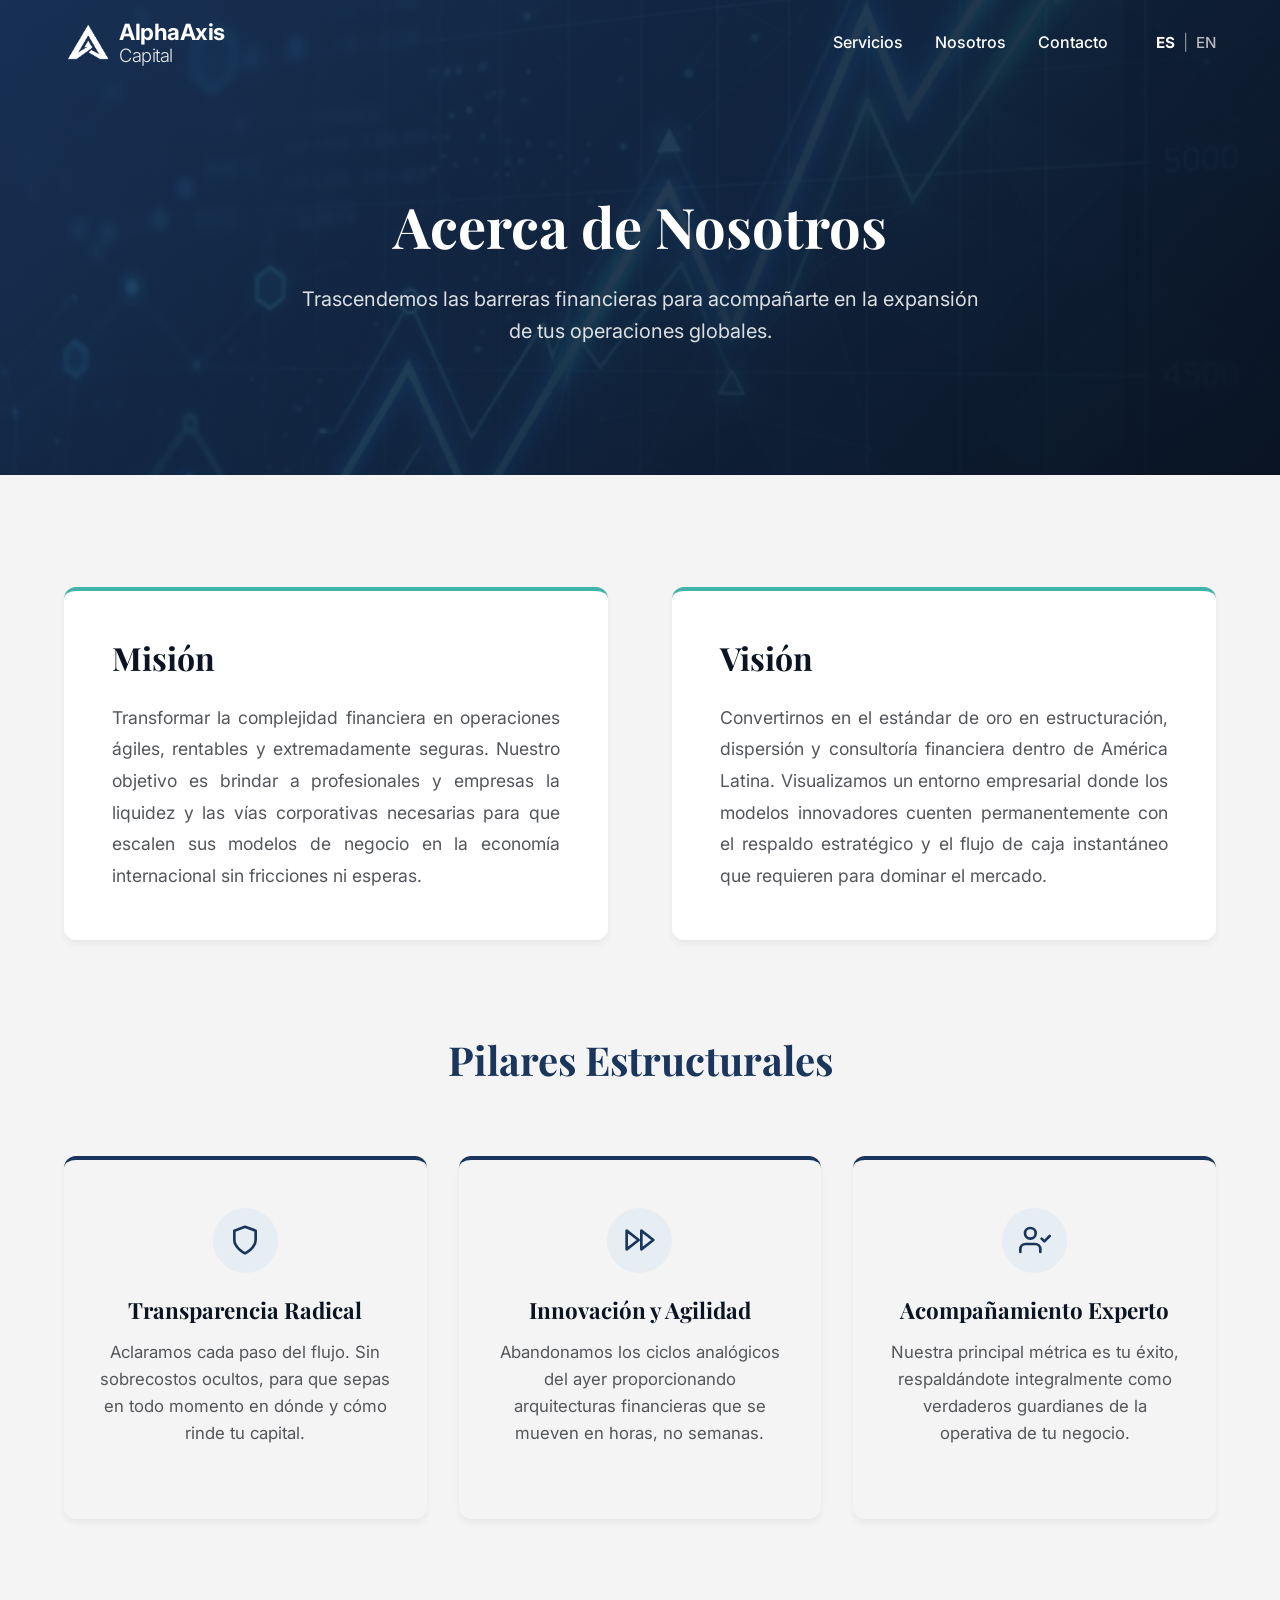
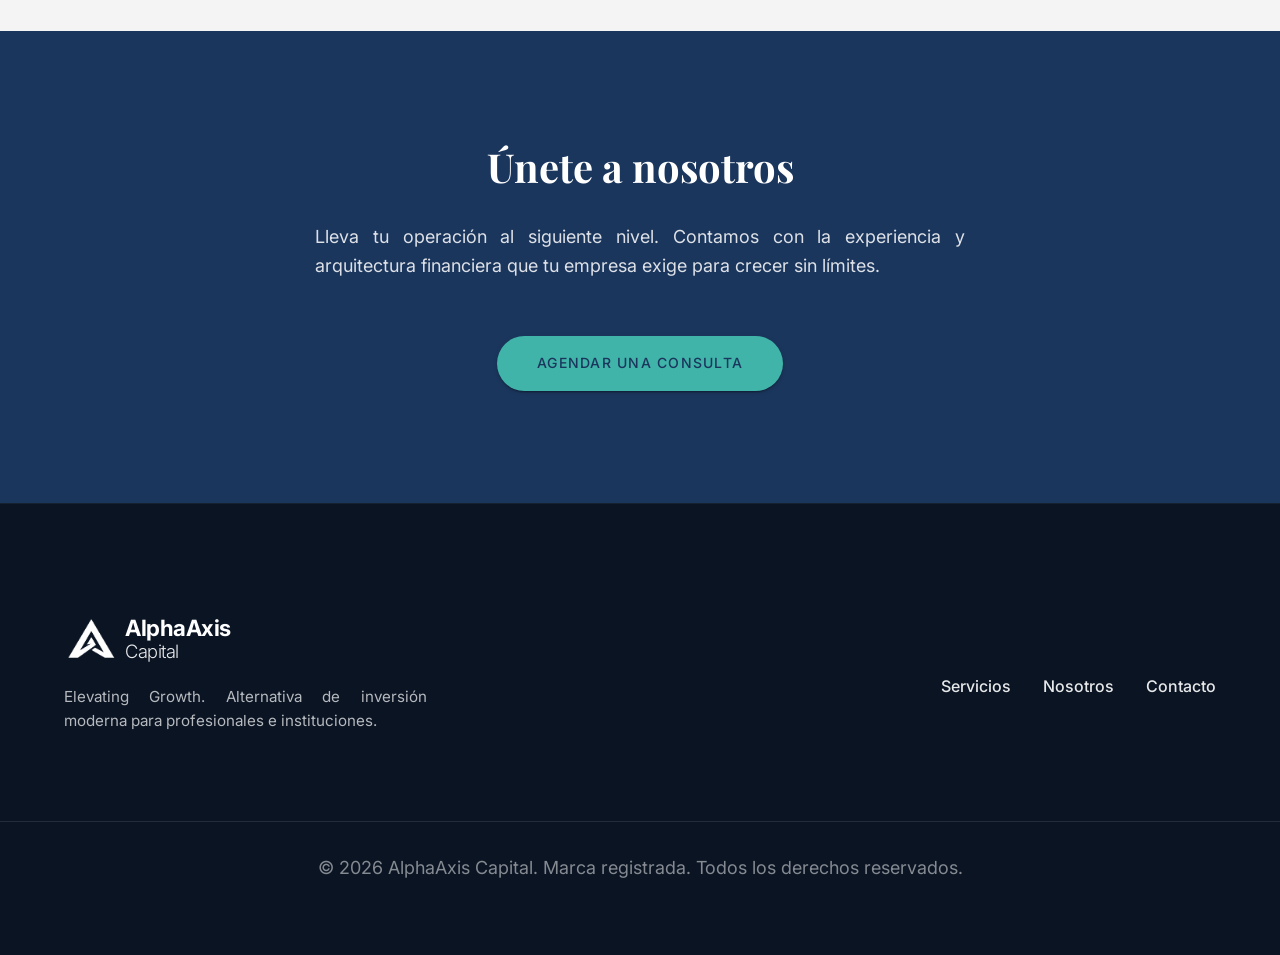
==== pages/nosotros.html @ 933d98ec "version final" ====
<!DOCTYPE html>
<html lang="es">
<head>
    <meta charset="UTF-8">
    <meta name="viewport" content="width=device-width, initial-scale=1.0">
    <title>Acerca de Nosotros | AlphaAxis Capital</title>
    <link href="https://fonts.googleapis.com/css2?family=Inter:wght@300;400;500;600;700&family=Playfair+Display:wght@400;600;700;900&display=swap" rel="stylesheet">
    <link rel="stylesheet" href="../css/styles.css">
</head>
<body>
    <header class="navbar" id="navbar">
        <div class="container nav-container">
            <a href="../index.html" class="logo">
                <img src="../img/logo.png" alt="AlphaAxis Logo" class="logo-image">
                <span class="logo-text">AlphaAxis <span>Capital</span></span>
            </a>
            <button class="hamburger" id="hamburger" aria-label="Menú">
                <span></span>
                <span></span>
                <span></span>
            </button>
            <nav class="nav-menu" id="nav-menu">
                <a href="../index.html#servicios" class="nav-link" data-i18n="nav_services">Servicios</a>
                <a href="nosotros.html" class="nav-link" data-i18n="nav_firm">Nosotros</a>
                <a href="https://wa.me/573045401512" target="_blank" class="nav-link" data-i18n="nav_contact">Contacto</a>
                <div class="lang-switch">
                    <button id="lang-es" class="lang-btn active">ES</button>
                    <span class="lang-sep">|</span>
                    <button id="lang-en" class="lang-btn">EN</button>
                </div>
            </nav>
        </div>
    </header>

    <main>
        <section class="about-hero">
            <div class="hero-background"></div>
            <div class="container reveal" style="position: relative; z-index: 2;">
                <h1 data-i18n="about_page_title">Acerca de Nosotros</h1>
                <p data-i18n="about_page_subtitle">Trascendemos las barreras financieras para acompañarte en la expansión de tus operaciones globales.</p>
            </div>
        </section>

        <section class="about-content">
            <div class="container reveal">
                <div class="mv-grid">
                    <div class="mv-card">
                        <h2 data-i18n="about_mission_title">Misión</h2>
                        <p data-i18n="about_mission_desc">Transformar la complejidad financiera en operaciones ágiles, rentables y extremadamente seguras. Nuestro objetivo es brindar a profesionales y empresas la liquidez y las vías corporativas necesarias para que escalen sus modelos de negocio en la economía internacional sin fricciones ni esperas.</p>
                    </div>
                    <div class="mv-card">
                        <h2 data-i18n="about_vision_title">Visión</h2>
                        <p data-i18n="about_vision_desc">Convertirnos en el estándar de oro en estructuración, dispersión y consultoría financiera dentro de América Latina. Visualizamos un entorno empresarial donde los modelos innovadores cuenten permanentemente con el respaldo estratégico y el flujo de caja instantáneo que requieren para dominar el mercado.</p>
                    </div>
                </div>

                <div class="values-section">
                    <div class="section-header">
                        <h2 data-i18n="about_values_title">Pilares Estructurales</h2>
                    </div>
                    <div class="values-grid">
                        <div class="value-card">
                            <div class="value-icon">
                                <svg width="32" height="32" viewBox="0 0 24 24" fill="none" stroke="currentColor" stroke-width="2" stroke-linecap="round" stroke-linejoin="round"><path d="M12 22s8-4 8-10V5l-8-3-8 3v7c0 6 8 10 8 10z"></path></svg>
                            </div>
                            <h3 data-i18n="about_val_1_title">Transparencia Radical</h3>
                            <p data-i18n="about_val_1_desc">Aclaramos cada paso del flujo. Sin sobrecostos ocultos, para que sepas en todo momento en dónde y cómo rinde tu capital.</p>
                        </div>
                        <div class="value-card">
                            <div class="value-icon">
                                <svg width="32" height="32" viewBox="0 0 24 24" fill="none" stroke="currentColor" stroke-width="2" stroke-linecap="round" stroke-linejoin="round"><polygon points="13 19 22 12 13 5 13 19"></polygon><polygon points="2 19 11 12 2 5 2 19"></polygon></svg>
                            </div>
                            <h3 data-i18n="about_val_2_title">Innovación y Agilidad</h3>
                            <p data-i18n="about_val_2_desc">Abandonamos los ciclos analógicos del ayer proporcionando arquitecturas financieras que se mueven en horas, no semanas.</p>
                        </div>
                        <div class="value-card">
                            <div class="value-icon">
                                <svg width="32" height="32" viewBox="0 0 24 24" fill="none" stroke="currentColor" stroke-width="2" stroke-linecap="round" stroke-linejoin="round"><path d="M16 21v-2a4 4 0 0 0-4-4H5a4 4 0 0 0-4 4v2"></path><circle cx="8.5" cy="7" r="4"></circle><polyline points="17 11 19 13 23 9"></polyline></svg>
                            </div>
                            <h3 data-i18n="about_val_3_title">Acompañamiento Experto</h3>
                            <p data-i18n="about_val_3_desc">Nuestra principal métrica es tu éxito, respaldándote integralmente como verdaderos guardianes de la operativa de tu negocio.</p>
                        </div>
                    </div>
                </div>
            </div>
        </section>

        <!-- CTA Section -->
        <section class="cta" id="nosotros-cta">
            <div class="container cta-container reveal">
                <h2 data-i18n="about_cta_title">Únete a nosotros</h2>
                <p data-i18n="about_cta_p">Lleva tu operación al siguiente nivel. Contamos con la experiencia y arquitectura financiera que tu empresa exige para crecer sin límites.</p>
                <a href="https://wa.me/573045401512" target="_blank" class="btn btn-primary btn-large" data-i18n="about_cta_btn">Agendar una Consulta</a>
            </div>
        </section>
    </main>

    <footer class="footer">
        <div class="container footer-container">
            <div class="footer-brand">
                <a href="../index.html" class="logo footer-logo">
                    <img src="../img/logo.png" alt="AlphaAxis Logo" class="logo-image">
                    <span class="logo-text">AlphaAxis <span>Capital</span></span>
                </a>
                <p data-i18n="footer_slogan">Elevating Growth. Alternativa de inversión moderna para profesionales e instituciones.</p>
            </div>
            <nav class="footer-links-simple">
                <a href="../index.html#servicios" data-i18n="nav_services">Servicios</a>
                <a href="nosotros.html" data-i18n="nav_firm">Nosotros</a>
                <a href="https://wa.me/573045401512" target="_blank" data-i18n="nav_contact">Contacto</a>
            </nav>
        </div>
        <div class="container footer-bottom">
            <p data-i18n="footer_rights">&copy; 2026 AlphaAxis Capital. Marca registrada. Todos los derechos reservados.</p>
        </div>
    </footer>
    <script src="../js/script.js"></script>
</body>
</html>
---- css/styles.css ----
/* Custom Properties - Brand Palette */
:root {
    --horizon-blue: #1B365D;
    --summit-white: #F4F4F4;
    --granite-grey: #53565A;
    --aspen-green: #40B4A9; /* Aspen Green - Un tono verde corporativo acorde al manual */
    --white: #FFFFFF;
    --black: #0A1423; /* Darker variant of Horizon Blue for pure contrast */
    
    --font-sans: 'Inter', system-ui, -apple-system, sans-serif;
    --font-serif: 'Merriweather', 'Playfair Display', serif;
    
    --transition-fast: 0.2s cubic-bezier(0.4, 0.0, 0.2, 1);
    --transition-smooth: 0.3s cubic-bezier(0.4, 0.0, 0.2, 1);
}

/* Reset */
* {
    margin: 0;
    padding: 0;
    box-sizing: border-box;
}

html {
    scroll-behavior: smooth;
}

body {
    font-family: var(--font-sans);
    color: var(--granite-grey);
    background-color: var(--summit-white);
    line-height: 1.6;
    overflow-x: hidden;
}

/* Container */
.container {
    max-width: 1280px;
    margin: 0 auto;
    padding: 0 5%;
}

/* Typography */
h1, h2, h3, h4 {
    font-family: var(--font-serif);
    color: var(--horizon-blue);
    line-height: 1.2;
}

h2 {
    font-size: 2.5rem;
    margin-bottom: 1rem;
}

p {
    font-size: 1.125rem;
    margin-bottom: 1.5rem;
    text-align: justify;
}

/* Material UI Buttons */
.btn {
    display: inline-flex;
    align-items: center;
    justify-content: center;
    padding: 0.75rem 2rem;
    border-radius: 100px; /* Material 3 Pill */
    font-weight: 500;
    font-size: 0.875rem;
    text-transform: uppercase;
    letter-spacing: 1.25px;
    text-decoration: none;
    transition: all var(--transition-smooth);
    cursor: pointer;
    border: none;
    box-shadow: 0 3px 1px -2px rgba(0,0,0,0.2), 0 2px 2px 0 rgba(0,0,0,0.14), 0 1px 5px 0 rgba(0,0,0,0.12); /* Material Elevation 2 */
}

.btn-primary {
    background-color: var(--aspen-green);
    color: var(--horizon-blue);
}

.btn-primary:hover {
    background-color: #559AD4;
    box-shadow: 0 2px 4px -1px rgba(0,0,0,0.2), 0 4px 5px 0 rgba(0,0,0,0.14), 0 1px 10px 0 rgba(0,0,0,0.12); /* Material Elevation 4 */
    transform: translateY(-1px);
}

.btn-secondary {
    background-color: transparent;
    color: var(--white);
    border: 1px solid rgba(255,255,255,0.5);
    box-shadow: none;
}

.btn-secondary:hover {
    background-color: rgba(255, 255, 255, 0.1);
    border-color: var(--white);
}

.btn-large {
    padding: 1rem 2.5rem;
}

/* Navbar */
.navbar {
    position: fixed;
    top: 0;
    left: 0;
    width: 100%;
    z-index: 1000;
    transition: background-color var(--transition-smooth), box-shadow var(--transition-smooth), filter var(--transition-smooth);
    padding: 1.25rem 0;
    background-color: transparent;
}

.navbar.scrolled {
    background-color: rgba(255, 255, 255, 0.98);
    backdrop-filter: blur(10px);
    -webkit-backdrop-filter: blur(10px);
    padding: 1.25rem 0;
    box-shadow: 0 4px 5px 0 rgba(0,0,0,0.14), 0 1px 10px 0 rgba(0,0,0,0.12), 0 2px 4px -1px rgba(0,0,0,0.2); /* Material App Bar Elevation */
}

.nav-container {
    display: flex;
    justify-content: space-between;
    align-items: center;
}

/* Logo */
.logo {
    display: flex;
    align-items: center;
    gap: 0.5rem;
    text-decoration: none;
    color: var(--white);
    transition: var(--transition-fast);
}

.navbar.scrolled .logo, .footer-logo.logo {
    color: var(--horizon-blue);
}

.logo-icon {
    display: flex;
    align-items: center;
    justify-content: center;
    position: relative;
}

.logo-text {
    font-family: var(--font-sans);
    font-size: 1.4rem;
    font-weight: 700;
    letter-spacing: -0.5px;
    display: flex;
    flex-direction: column;
    align-items: flex-start;
    line-height: 1.1;
}

.logo-text span {
    font-weight: 300;
    font-size: 1.15rem;
    opacity: 0.9;
}

/* Nav Menu */
.nav-menu {
    display: flex;
    align-items: center;
    gap: 2rem;
}

.nav-link {
    text-decoration: none;
    color: var(--white);
    font-weight: 500;
    font-size: 1rem;
    transition: var(--transition-fast);
    position: relative;
}

.navbar.scrolled .nav-link {
    color: var(--horizon-blue);
}

.nav-link::after {
    content: '';
    position: absolute;
    width: 0;
    height: 2px;
    bottom: -4px;
    left: 0;
    background-color: var(--aspen-green);
    transition: var(--transition-fast);
}

.nav-link:hover::after {
    width: 100%;
}

/* Hamburger */
.hamburger {
    display: none;
    flex-direction: column;
    gap: 6px;
    background: none;
    border: none;
    cursor: pointer;
    z-index: 1001;
}

.hamburger span {
    display: block;
    width: 28px;
    height: 2px;
    background-color: var(--white);
    transition: var(--transition-fast);
}

.navbar.scrolled .hamburger span {
    background-color: var(--horizon-blue);
}

/* Hero Section */
.hero {
    position: relative;
    min-height: 100vh;
    display: flex;
    flex-direction: column;
    justify-content: center;
    align-items: center;
    padding-top: 120px;
    padding-bottom: 60px;
    background-color: var(--black);
    overflow: hidden;
}

.hero-container {
    margin-top: auto;
    margin-bottom: auto;
    width: 100%;
}

.hero-background {
    position: absolute;
    top: 0;
    left: 0;
    width: 100%;
    height: 100%;
    background-image: url('../img/stock_market_hero.png');
    background-size: cover;
    background-position: center;
    z-index: 1;
}

/* Gradient overlay for better text readability */
.hero-background::before {
    content: '';
    position: absolute;
    top: 0;
    left: 0;
    width: 100%;
    height: 100%;
    background: linear-gradient(135deg, rgba(27, 54, 93, 0.85) 0%, rgba(10, 20, 35, 0.95) 100%);
    z-index: 2;
}

.hero-container {
    position: relative;
    z-index: 3;
}

.hero-content {
    max-width: 850px;
    position: relative;
    z-index: 2;
    margin: 0 auto;
    display: flex;
    flex-direction: column;
    align-items: stretch;
    text-align: justify;
}

.hero-title {
    color: var(--white);
    font-size: 4rem;
    font-weight: 900;
    margin-bottom: 1.5rem;
    letter-spacing: -1px;
}

/* Formula Title Design */
.formula-title {
    display: flex;
    flex-direction: column;
    gap: 0.8rem;
    margin-bottom: 2rem;
}

.formula-line {
    display: flex;
    align-items: center;
    justify-content: flex-start;
    margin-bottom: 0.5rem;
    width: 100%;
}

.formula-line .op {
    font-family: var(--font-sans);
    font-size: 3.5rem;
    font-weight: 300;
    margin-right: 1.2rem;
    width: 3.5rem;
    display: flex;
    justify-content: center;
    color: var(--aspen-green);
    line-height: 1;
}

.formula-line.minus .op {
    color: #F87171; /* Subtle red for friction */
}

.formula-line.equals {
    margin-top: 0.8rem;
    padding-top: 1.5rem;
    border-top: 1px solid rgba(255, 255, 255, 0.15);
}

.formula-line span.op {
    color: var(--aspen-green);
    font-weight: 900;
    margin-right: 1.5rem;
    font-size: 4rem;
}

.formula-line span.text {
    font-size: 3.5rem;
}

@media (max-width: 1400px) {
    .formula-line span.op { font-size: 3.2rem; margin-right: 1rem; }
    .formula-line span.text { font-size: 2.8rem; }
}

@media (max-height: 800px) {
    .formula-line span.op { font-size: 2.5rem; margin-right: 1rem; }
    .formula-line span.text { font-size: 2.2rem; }
    .hero-subtitle { font-size: 1.1rem; }
}

.formula-line .text {
    font-size: 2.2rem;
    font-family: var(--font-serif);
    font-weight: 300;
    line-height: 1.2;
    color: var(--white);
    letter-spacing: -0.5px;
}

.formula-line.equals .text {
    font-weight: 700;
    color: var(--aspen-green);
}

.hero-subtitle {
    font-size: 1.25rem;
    color: rgba(255, 255, 255, 0.9);
    margin-top: 2rem;
    font-weight: 300;
    text-align: justify;
}

.hero-buttons {
    display: flex;
    gap: 1.5rem;
    margin-top: 2rem;
    justify-content: center;
    width: 100%;
}

/* Services Section */
.services {
    padding: 7rem 0;
    background-color: var(--summit-white);
}

.section-header {
    text-align: center;
    margin-bottom: 4.5rem;
    max-width: 750px;
    margin-left: auto;
    margin-right: auto;
}

.services-grid {
    display: grid;
    grid-template-columns: repeat(auto-fit, minmax(320px, 1fr));
    gap: 2.5rem;
}

/* Material Design Cards */
.service-card {
    background-color: var(--white);
    border-radius: 16px; /* Material 3 */
    padding: 3rem 2rem;
    box-shadow: 0 4px 5px 0 rgba(0,0,0,0.14), 0 1px 10px 0 rgba(0,0,0,0.12), 0 2px 4px -1px rgba(0,0,0,0.2); /* Material Elevation 4 */
    transition: all var(--transition-smooth);
    position: relative;
    overflow: hidden;
    z-index: 1;
    border: 1px solid rgba(0,0,0,0.05);
}

.service-card::before {
    content: '';
    position: absolute;
    top: 0;
    left: 0;
    width: 100%;
    height: 6px;
    background-color: var(--aspen-green);
    transition: all var(--transition-smooth);
    z-index: -1;
}

.service-card:hover {
    transform: translateY(-6px);
    box-shadow: 0 8px 10px 1px rgba(0,0,0,0.14), 0 3px 14px 2px rgba(0,0,0,0.12), 0 5px 5px -3px rgba(0,0,0,0.2); /* Material Elevation 8 */
}

.service-card:hover::before {
    transform: scaleX(1);
}

.icon-wrapper {
    width: 64px;
    height: 64px;
    border-radius: 50%;
    background-color: rgba(108, 172, 228, 0.1);
    color: var(--horizon-blue);
    display: flex;
    align-items: center;
    justify-content: center;
    margin-bottom: 1.5rem;
    transition: var(--transition-smooth);
}

.service-card:hover .icon-wrapper {
    background-color: var(--horizon-blue);
    color: var(--aspen-green);
}

.service-card h3 {
    margin-bottom: 1rem;
    font-size: 1.5rem;
}

.service-card p {
    color: var(--granite-grey);
    font-size: 1rem;
    margin-bottom: 0;
}

/* Trust Section Redesign */
.trust {
    padding: 0;
    position: relative;
    background-color: var(--white);
}

.trust-wrapper {
    display: grid;
    grid-template-columns: 1fr 1fr;
    min-height: 700px;
    align-items: stretch;
}

.trust-image-box {
    position: relative;
    width: 100%;
    height: 100%;
    overflow: hidden;
}

.trust-corporate-img {
    position: absolute;
    top: 0;
    left: 0;
    width: 100%;
    height: 100%;
    object-fit: cover;
    transition: transform 10s ease;
}

.trust-wrapper:hover .trust-corporate-img {
    transform: scale(1.05); /* Slow premium zoom effect */
}

/* Content Box (Right side) */
.trust-content-box {
    padding: 6rem 5rem;
    display: flex;
    flex-direction: column;
    justify-content: center;
    background-color: var(--summit-white);
    position: relative;
    min-width: 0;
    max-width: 100%;
}

.trust-content-box h2 {
    color: var(--horizon-blue);
    font-size: 2.5rem;
    margin-bottom: 1.5rem;
}

.trust-content-box p {
    color: var(--granite-grey);
    font-size: 1.1rem;
    margin-bottom: 3.5rem;
    line-height: 1.8;
}

.stats-grid {
    display: grid;
    grid-template-columns: repeat(auto-fit, minmax(180px, 1fr));
    gap: 2.5rem 1.5rem;
    margin-bottom: 3.5rem;
}

.stat-item {
    display: flex;
    flex-direction: column;
    border-left: 3px solid var(--aspen-green);
    padding-left: 1.5rem;
    transition: var(--transition-smooth);
}

.stat-item:hover {
    transform: translateX(10px);
}

/* Full-width Horizontal Marquee Slider */
.fullwidth-marquee {
    overflow: hidden;
    position: relative;
    display: flex;
    align-items: center;
    width: 100%;
    background-color: var(--horizon-blue);
    padding: 1.8rem 0;
}

.stat-marquee-track {
    display: flex;
    white-space: nowrap;
    animation: statMarquee 25s linear infinite;
    align-items: center;
    width: max-content;
}

.stat-marquee-track:hover {
    animation-play-state: paused;
}

.sm-text {
    font-size: 1.25rem;
    font-weight: 600;
    color: var(--white);
    letter-spacing: 0.5px;
}

.sm-dot {
    margin: 0 2rem;
    color: var(--aspen-green);
    font-size: 1.25rem;
}

@keyframes statMarquee {
    0% { transform: translateX(0); }
    100% { transform: translateX(-50%); } 
}

.stat-number {
    font-size: 2.8rem;
    font-weight: 900;
    color: var(--horizon-blue);
    font-family: var(--font-serif);
    line-height: 1;
    margin-bottom: 0.5rem;
}

.stat-label {
    font-size: 0.85rem;
    font-weight: 700;
    color: var(--granite-grey);
    text-transform: uppercase;
    letter-spacing: 1.5px;
}

/* Why Choose Us Section */
.why-us {
    padding: 7rem 0;
    background-color: var(--white);
}

.text-left {
    text-align: left !important;
    margin-left: 0 !important;
    max-width: none !important;
}

.text-center {
    text-align: center;
}

.why-grid {
    display: grid;
    grid-template-columns: repeat(auto-fit, minmax(300px, 1fr));
    gap: 4rem 3rem;
    margin-bottom: 2rem;
}

.why-card {
    display: flex;
    flex-direction: column;
    align-items: flex-start;
}

.why-icon {
    margin-bottom: 1.5rem;
}

.feature-icon {
    stroke: var(--aspen-green);
    transition: transform var(--transition-smooth), stroke var(--transition-smooth);
}

.why-card:hover .feature-icon {
    transform: scale(1.1) translateY(-5px);
    stroke: var(--horizon-blue);
}

.why-divider {
    width: 100%;
    height: 3px;
    background-color: var(--horizon-blue);
    margin-bottom: 2rem;
    border-radius: 2px;
    transition: background-color var(--transition-smooth);
}

.why-card:hover .why-divider {
    background-color: var(--aspen-green);
}

.why-card h3 {
    font-size: 1.7rem;
    color: var(--horizon-blue);
    margin-bottom: 1.25rem;
}

.why-card p {
    color: var(--granite-grey);
    font-size: 1.05rem;
    line-height: 1.7;
    margin-bottom: 0;
}

/* CTA Section */
.cta {
    padding: 7rem 0;
    background-color: var(--horizon-blue);
    text-align: center;
    color: var(--white);
}

.cta h2 {
    color: var(--white);
    margin-bottom: 2rem;
}

.cta p {
    color: rgba(255, 255, 255, 0.85);
    max-width: 650px;
    margin: 0 auto 3.5rem;
}

.footer {
    background-color: var(--black);
    color: var(--white);
    padding: 7rem 0 3rem;
    border-top: 1px solid rgba(255, 255, 255, 0.05);
}

.footer-container {
    display: grid;
    grid-template-columns: 1fr 2fr;
    gap: 4rem;
    margin-bottom: 4rem;
}

.footer .logo-text {
    color: var(--white);
}

.footer-brand p {
    margin-top: 1.5rem;
    font-size: 0.95rem;
    color: rgba(255, 255, 255, 0.7);
}

.footer-links-simple {
    display: flex;
    gap: 2rem;
    flex-wrap: wrap;
    justify-content: flex-end;
    align-items: center;
    flex: 2;
}

.footer-links-simple a {
    color: rgba(255, 255, 255, 0.9);
    text-decoration: none;
    font-size: 1rem;
    font-weight: 500;
    transition: color var(--transition-smooth);
}

.footer-links-simple a:hover {
    color: var(--horizon-blue);
}

.footer-bottom {
    display: flex;
    justify-content: center;
    align-items: center;
    padding-top: 2rem;
    border-top: 1px solid rgba(255, 255, 255, 0.1);
    font-size: 0.9rem;
}

.footer-bottom p {
    text-align: center;
    width: 100%;
    color: rgba(255, 255, 255, 0.5);
}

/* Reveal Animations */
.reveal {
    opacity: 0;
    transform: translateY(30px);
    transition: all 0.8s cubic-bezier(0.16, 1, 0.3, 1);
}

.reveal.active {
    opacity: 1;
    transform: translateY(0) scale(1);
}

/* Responsive */
@media (max-width: 992px) {
    .trust-wrapper {
        grid-template-columns: 1fr; /* Stack vertically */
    }
    
    .trust-image-box {
        height: 450px; /* Fixed height for image on mobile */
    }
    
    .trust-content-box {
        padding: 4rem 2rem;
    }
    
    .footer-container {
        grid-template-columns: 1fr;
    }
}

@media (max-width: 768px) {
    .stats-grid {
        grid-template-columns: 1fr;
        gap: 2rem;
    }

    .hero-title {
        font-size: 3rem;
    }
    
    .formula-title {
        gap: 0.5rem;
    }
    
    .formula-line .op {
        font-size: 2.5rem;
        width: 2.5rem;
        margin-right: 0.8rem;
    }
    
    .formula-line .text {
        font-size: 1.4rem;
    }
    
    .nav-menu {
        position: fixed;
        top: 0;
        right: -100%;
        width: 80%;
        height: 100vh;
        background-color: var(--horizon-blue);
        flex-direction: column;
        justify-content: center;
        transition: var(--transition-smooth);
        box-shadow: -10px 0 30px rgba(0,0,0,0.2);
    }
    
    .nav-menu.active {
        right: 0;
    }
    
    .nav-link {
        color: var(--white);
        font-size: 1.25rem;
    }

    .navbar.scrolled .nav-link {
        color: var(--white);
    }
    
    .hamburger {
        display: flex;
    }

    .hamburger.active span:nth-child(1) {
        transform: translateY(8px) rotate(45deg);
        background-color: var(--white) !important;
    }
    
    .hamburger.active span:nth-child(2) {
        opacity: 0;
    }
    
    .hamburger.active span:nth-child(3) {
        transform: translateY(-8px) rotate(-45deg);
        background-color: var(--white) !important;
    }
    
    .hero-buttons {
        flex-direction: column;
    }
    
    .footer-links {
        grid-template-columns: 1fr;
    }
    
    .lang-switch {
        margin-left: 0;
        margin-top: 1rem;
        justify-content: center;
    }
}

/* Language Switcher */
.lang-switch {
    display: flex;
    align-items: center;
    gap: 0.5rem;
    margin-left: 1rem;
}

.lang-btn {
    background: none;
    border: none;
    color: var(--white);
    font-size: 0.95rem;
    font-weight: 500;
    cursor: pointer;
    transition: var(--transition-fast);
    opacity: 0.7;
    font-family: var(--font-sans);
}

.navbar.scrolled .lang-btn {
    color: var(--granite-grey);
}

.lang-btn.active {
    opacity: 1;
    font-weight: 700;
}

.navbar.scrolled .lang-btn.active {
    color: var(--horizon-blue);
}

.lang-btn:hover {
    opacity: 1;
}

.lang-sep {
    color: var(--white);
    opacity: 0.5;
}

.navbar.scrolled .lang-sep {
    color: var(--granite-grey);
}

/* Logo Dynamic Filtering */
.logo-image {
    max-height: 40px;
    width: auto;
    transition: filter var(--transition-fast);
}

/* In hero section (transparent navbar) */
#navbar:not(.scrolled) .logo-image {
    filter: brightness(0) invert(1);
}

/* In footer */
.footer-logo .logo-image {
    filter: brightness(0) invert(1);
    max-height: 45px;
}

/* --------------------------------------
   About Us Page (nosotros.html)
---------------------------------------*/
.about-hero {
    padding: 12rem 0 8rem;
    position: relative;
    background-color: var(--black);
    color: var(--white);
    text-align: center;
    overflow: hidden;
}

.about-hero h1 {
    color: var(--white);
    font-size: 3.5rem;
    margin-bottom: 1.5rem;
    font-weight: 700;
}

.about-hero p {
    font-size: 1.25rem;
    max-width: 700px;
    margin: 0 auto;
    color: rgba(255,255,255,0.85);
    line-height: 1.6;
    text-align: center;
}

.about-content {
    padding: 7rem 0;
    background-color: var(--summit-white);
}

.mv-grid {
    display: grid;
    grid-template-columns: repeat(auto-fit, minmax(300px, 1fr));
    gap: 4rem;
    margin-bottom: 6rem;
}

.mv-card {
    background: var(--white);
    padding: 3rem;
    border-radius: 12px;
    box-shadow: 0 4px 6px rgba(0,0,0,0.05);
    border-top: 4px solid var(--aspen-green);
    transition: transform var(--transition-smooth), box-shadow var(--transition-smooth);
}

.mv-card:hover {
    transform: translateY(-5px);
    box-shadow: 0 10px 20px rgba(0,0,0,0.1);
}

.mv-card h2 {
    color: var(--black);
    margin-bottom: 1.5rem;
    font-size: 2rem;
    font-weight: 700;
}

.mv-card p {
    font-size: 1.1rem;
    line-height: 1.8;
    color: var(--granite-grey);
    margin-bottom: 0;
    text-align: justify;
}

.values-section {
    text-align: center;
}

.values-grid {
    display: grid;
    grid-template-columns: repeat(auto-fit, minmax(280px, 1fr));
    gap: 2rem;
}

.value-card {
    background-color: var(--summit-white);
    padding: 3rem 2rem;
    border-radius: 12px;
    box-shadow: 0 4px 6px rgba(0,0,0,0.05);
    transition: transform var(--transition-smooth), box-shadow var(--transition-smooth);
    display: flex;
    flex-direction: column;
    align-items: center;
    border-top: 4px solid var(--horizon-blue);
}

.value-card:hover {
    transform: translateY(-5px);
    box-shadow: 0 10px 20px rgba(0,0,0,0.1);
}

.value-icon {
    width: 65px;
    height: 65px;
    background-color: rgba(108, 172, 228, 0.1);
    border-radius: 50%;
    display: flex;
    align-items: center;
    justify-content: center;
    color: var(--horizon-blue);
    margin-bottom: 1.5rem;
}

.value-card h3 {
    color: var(--black);
    margin-bottom: 1rem;
    font-size: 1.4rem;
    font-weight: 700;
}

.value-card p {
    font-size: 1.05rem;
    color: var(--granite-grey);
    line-height: 1.6;
    text-align: center;
}

/* --------------------------------------
   Responsive / Mobile Layout
---------------------------------------*/
@media (max-width: 992px) {
    .hamburger { display: flex; }
    
    .nav-menu {
        position: fixed;
        top: 80px;
        left: -100%;
        width: 100%;
        height: calc(100vh - 80px);
        background-color: var(--white);
        flex-direction: column;
        align-items: center;
        justify-content: flex-start;
        padding-top: 4rem;
        gap: 2.5rem;
        transition: left var(--transition-smooth);
        border-top: 1px solid rgba(0,0,0,0.05);
        z-index: 1000;
    }
    
    .nav-menu.active {
        left: 0;
    }
    
    .nav-link {
        color: var(--horizon-blue) !important;
        font-size: 1.35rem;
        font-weight: 600;
    }

    .lang-switch {
        margin-top: 2rem;
    }
    
    .lang-sep, .lang-btn {
        color: var(--granite-grey) !important;
    }
    .lang-btn.active {
        color: var(--horizon-blue) !important;
    }

    #navbar:not(.scrolled) .hamburger span {
        background-color: var(--white);
    }
    
    /* Layout Adjustments */
    .trust-wrapper { grid-template-columns: 1fr; }
    .trust-image-box { min-height: 400px; }
    .footer-container { grid-template-columns: 1fr; text-align: center; gap: 2rem; }
    .footer-links-simple { justify-content: center; margin-top: 1rem; }
    
    /* Typography Adjustments */
    .hero-title, .about-hero h1 { font-size: 2.8rem; }
    .formula-line span.op { font-size: 2.5rem; margin-right: 0.8rem; }
    .formula-line span.text { font-size: 2.2rem; }
    .section-header h2 { font-size: 2.2rem; }
}

@media (max-width: 480px) {
    .container { padding: 0 1.5rem; }
    .hero-title, .about-hero h1 { font-size: 2.4rem; }
    .formula-line span.op { font-size: 2rem; margin-right: 0.5rem; }
    .formula-line span.text { font-size: 1.8rem; }
    .hero-subtitle { font-size: 1.1rem; }
    .stat-number { font-size: 2.5rem; }
    
    .hero-buttons { flex-direction: column; width: 100%; }
    .hero-buttons .btn { width: 100%; text-align: center; }

    .services, .trust, .why-us, .cta, .about-hero, .about-content { padding: 4rem 0 !important; }
    .footer { padding: 4rem 0 2rem !important; }
    .mv-grid { gap: 2rem; }
    .services-grid { grid-template-columns: 1fr; gap: 2rem; }
}
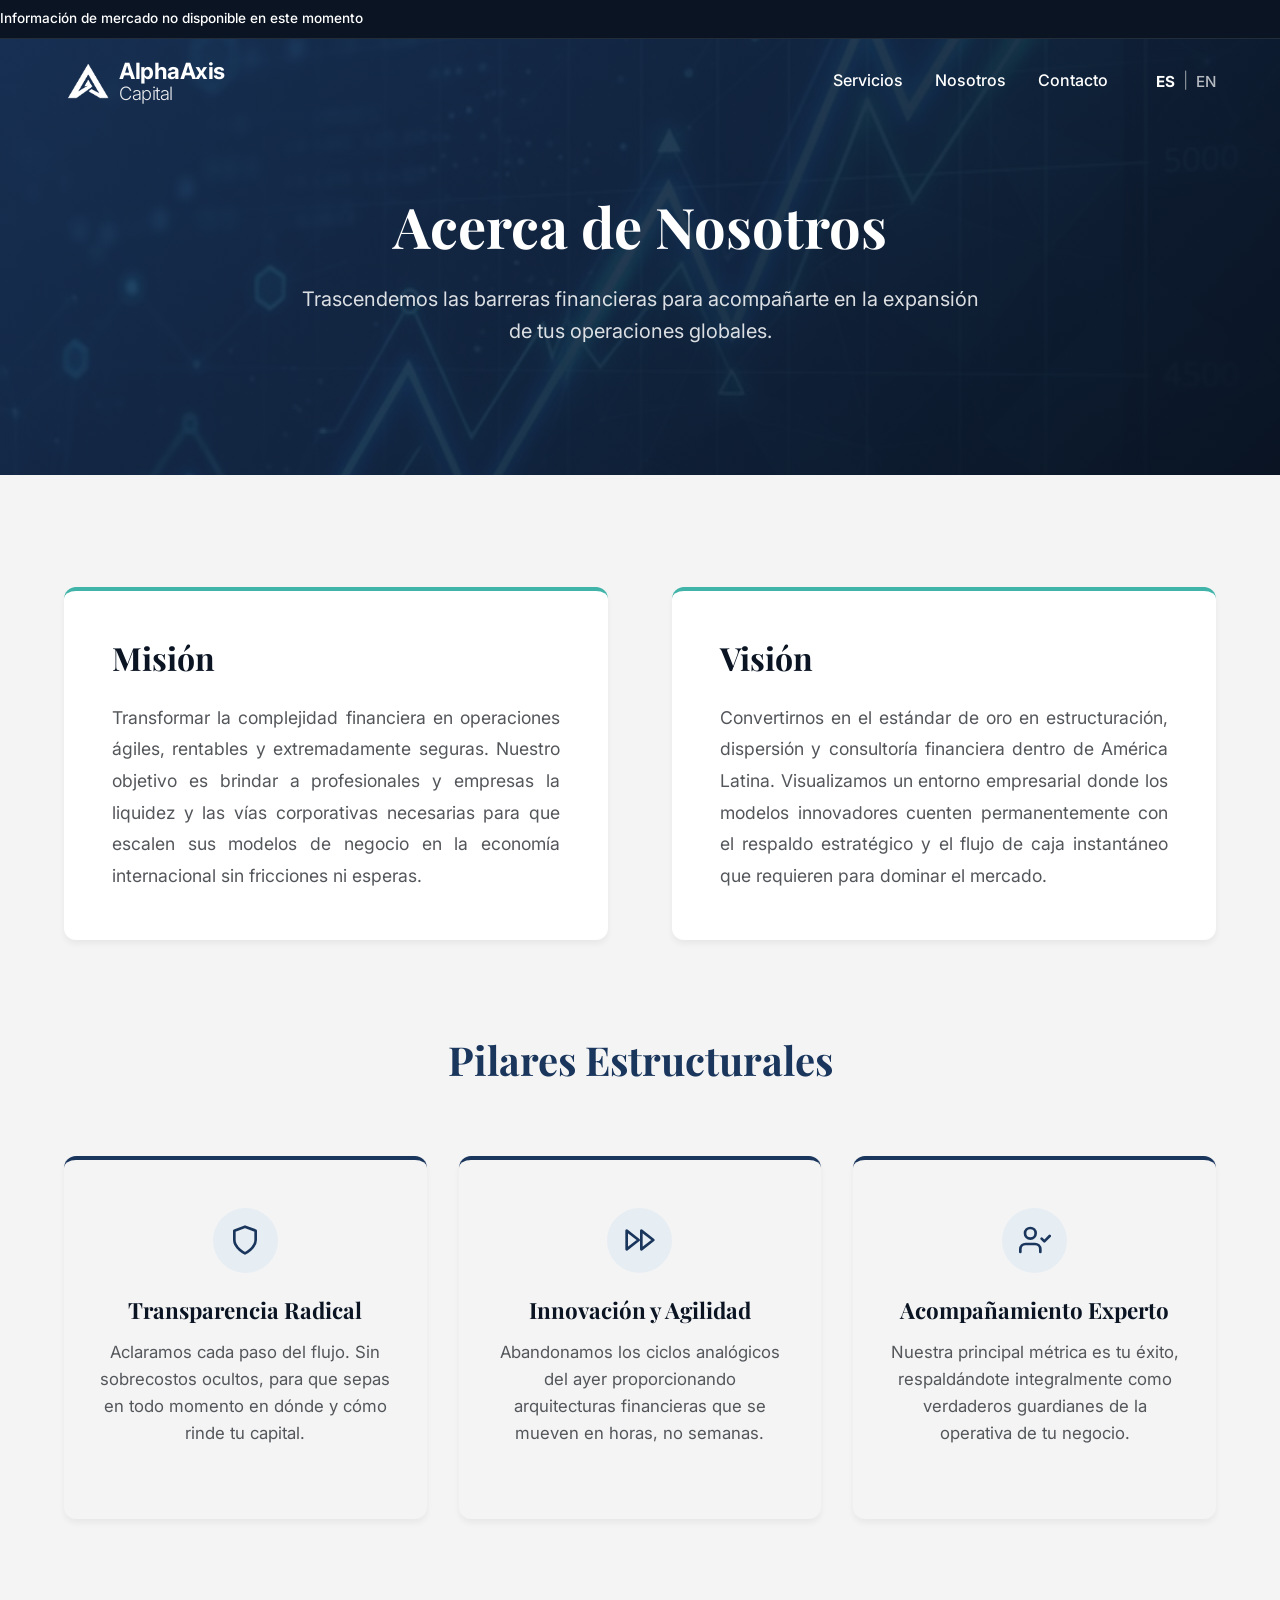
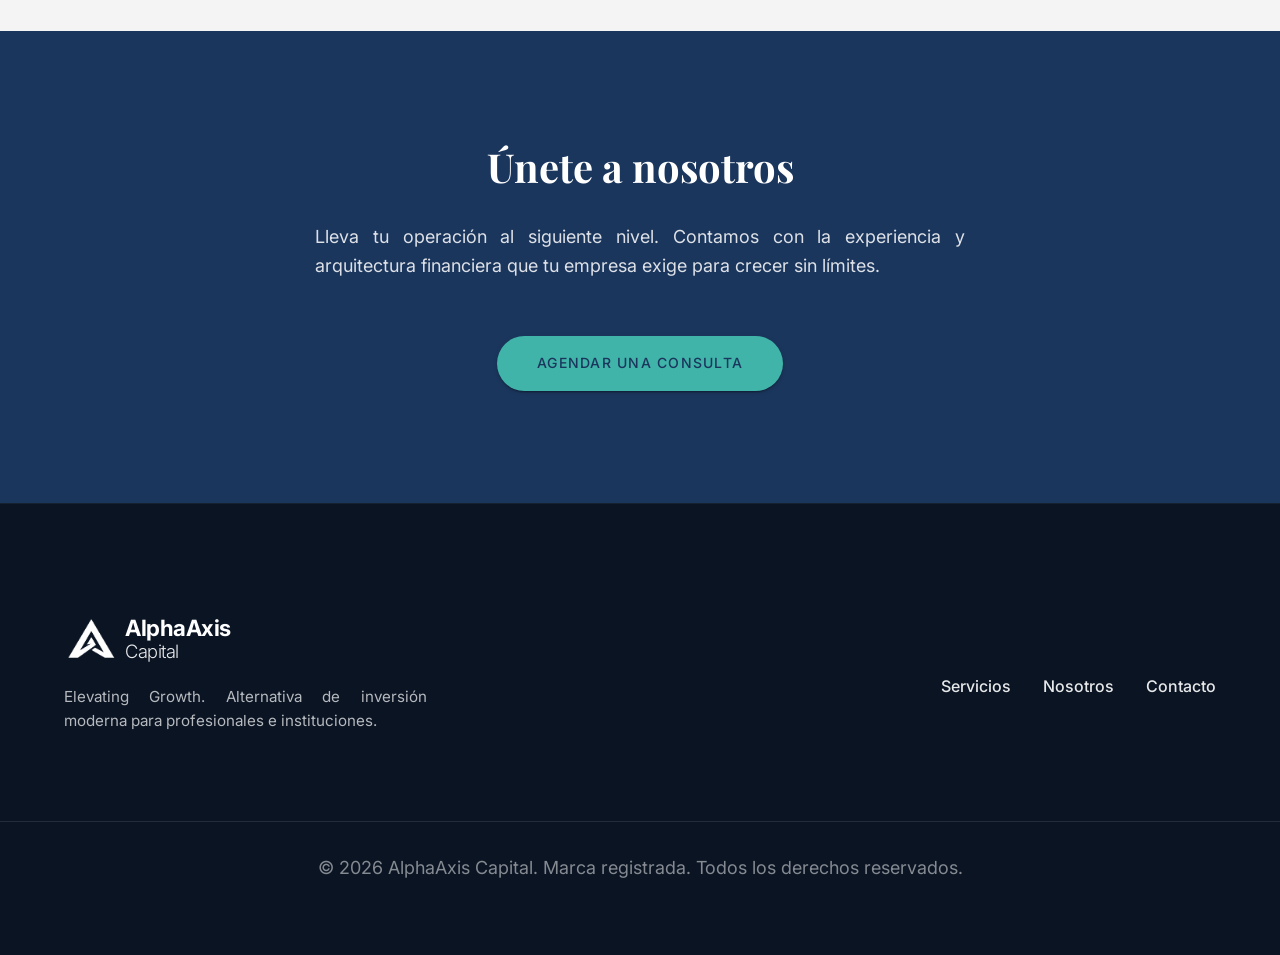
==== commit a5611ef6: "version final" ====
--- a/pages/nosotros.html
+++ b/pages/nosotros.html
@@ -9,6 +9,12 @@
 </head>
 <body>
     <header class="navbar" id="navbar">
+        <!-- Market Ticker -->
+        <div class="market-ticker-container">
+            <div class="market-ticker" id="market-ticker">
+                <span class="ticker-item">Cargando datos del mercado...</span>
+            </div>
+        </div>
         <div class="container nav-container">
             <a href="../index.html" class="logo">
                 <img src="../img/logo.png" alt="AlphaAxis Logo" class="logo-image">
--- a/css/styles.css
+++ b/css/styles.css
@@ -103,6 +103,59 @@
     padding: 1rem 2.5rem;
 }
 
+/* Market Ticker */
+.market-ticker-container {
+    width: 100%;
+    background-color: var(--black);
+    color: var(--white);
+    padding: 8px 0;
+    overflow: hidden;
+    position: relative;
+    border-bottom: 1px solid rgba(255, 255, 255, 0.1);
+    font-size: 0.85rem;
+    font-weight: 500;
+}
+
+.market-ticker {
+    display: flex;
+    white-space: nowrap;
+    animation: ticker 40s linear infinite;
+    width: max-content;
+}
+
+.market-ticker:hover {
+    animation-play-state: paused;
+}
+
+.ticker-item {
+    margin-right: 3rem;
+    display: inline-flex;
+    align-items: center;
+    gap: 0.5rem;
+}
+
+.ticker-label {
+    color: var(--aspen-green);
+    font-weight: 700;
+}
+
+.ticker-value {
+    color: var(--white);
+}
+
+.ticker-up {
+    color: #4ade80; /* green */
+}
+
+.ticker-down {
+    color: #f87171; /* red */
+}
+
+@keyframes ticker {
+    0% { transform: translateX(0); }
+    100% { transform: translateX(-50%); }
+}
+
 /* Navbar */
 .navbar {
     position: fixed;
@@ -111,7 +164,6 @@
     width: 100%;
     z-index: 1000;
     transition: background-color var(--transition-smooth), box-shadow var(--transition-smooth), filter var(--transition-smooth);
-    padding: 1.25rem 0;
     background-color: transparent;
 }
 
@@ -119,7 +171,6 @@
     background-color: rgba(255, 255, 255, 0.98);
     backdrop-filter: blur(10px);
     -webkit-backdrop-filter: blur(10px);
-    padding: 1.25rem 0;
     box-shadow: 0 4px 5px 0 rgba(0,0,0,0.14), 0 1px 10px 0 rgba(0,0,0,0.12), 0 2px 4px -1px rgba(0,0,0,0.2); /* Material App Bar Elevation */
 }
 
@@ -127,6 +178,14 @@
     display: flex;
     justify-content: space-between;
     align-items: center;
+    padding-top: 1.25rem;
+    padding-bottom: 1.25rem;
+    transition: padding var(--transition-smooth);
+}
+
+.navbar.scrolled .nav-container {
+    padding-top: 1rem;
+    padding-bottom: 1rem;
 }
 
 /* Logo */
@@ -258,7 +317,7 @@
 }
 
 /* Gradient overlay for better text readability */
-.hero-background::before {
+.hero-background::after {
     content: '';
     position: absolute;
     top: 0;
@@ -267,6 +326,22 @@
     height: 100%;
     background: linear-gradient(135deg, rgba(27, 54, 93, 0.85) 0%, rgba(10, 20, 35, 0.95) 100%);
     z-index: 2;
+    pointer-events: none;
+}
+
+.hero-model {
+    position: absolute;
+    right: 0;
+    bottom: 0;
+    width: 55%;
+    height: 100%;
+    background-image: url('../img/modelo.jpeg');
+    background-size: cover;
+    background-position: center top;
+    -webkit-mask-image: linear-gradient(to left, rgba(0,0,0,1) 0%, rgba(0,0,0,0) 100%);
+    mask-image: linear-gradient(to left, rgba(0,0,0,1) 0%, rgba(0,0,0,0) 100%);
+    z-index: 3;
+    opacity: 1;
 }
 
 .hero-container {
@@ -275,14 +350,14 @@
 }
 
 .hero-content {
-    max-width: 850px;
+    max-width: 650px;
     position: relative;
-    z-index: 2;
-    margin: 0 auto;
+    z-index: 4;
+    margin: 0;
     display: flex;
     flex-direction: column;
     align-items: stretch;
-    text-align: justify;
+    text-align: left;
 }
 
 .hero-title {
@@ -329,32 +404,42 @@
     margin-top: 0.8rem;
     padding-top: 1.5rem;
     border-top: 1px solid rgba(255, 255, 255, 0.15);
+    max-width: 90%;
 }
 
 .formula-line span.op {
-    color: var(--aspen-green);
-    font-weight: 900;
+    display: flex;
+    justify-content: center;
+    align-items: center;
     margin-right: 1.5rem;
-    font-size: 4rem;
+    width: 3.5rem;
+    flex-shrink: 0;
+}
+
+.formula-line span.op svg {
+    width: 100%;
+    height: auto;
+    max-width: 42px;
+    filter: drop-shadow(0px 2px 4px rgba(0,0,0,0.25)); /* Subtle depth */
 }
 
 .formula-line span.text {
-    font-size: 3.5rem;
+    font-size: 2.5rem;
 }
 
 @media (max-width: 1400px) {
-    .formula-line span.op { font-size: 3.2rem; margin-right: 1rem; }
-    .formula-line span.text { font-size: 2.8rem; }
-}
-
-@media (max-height: 800px) {
     .formula-line span.op { font-size: 2.5rem; margin-right: 1rem; }
     .formula-line span.text { font-size: 2.2rem; }
+}
+
+@media (max-height: 800px) {
+    .formula-line span.op { font-size: 2.2rem; margin-right: 1rem; }
+    .formula-line span.text { font-size: 1.8rem; }
     .hero-subtitle { font-size: 1.1rem; }
 }
 
 .formula-line .text {
-    font-size: 2.2rem;
+    font-size: 1.8rem;
     font-family: var(--font-serif);
     font-weight: 300;
     line-height: 1.2;
@@ -765,6 +850,27 @@
 
 /* Responsive */
 @media (max-width: 992px) {
+    .hero {
+        padding-top: 100px;
+        justify-content: flex-end; /* Push text to lower half */
+        padding-bottom: 3rem;
+    }
+    
+    .hero-container {
+        margin-top: 50vh; /* Leave top space for the face */
+    }
+
+    .hero-model {
+        width: 100%;
+        height: 70vh; /* She takes the top 70% */
+        top: 0;
+        bottom: auto;
+        opacity: 0.9; /* Super visible */
+        background-position: top center;
+        -webkit-mask-image: linear-gradient(to bottom, rgba(0,0,0,1) 40%, rgba(0,0,0,0) 100%);
+        mask-image: linear-gradient(to bottom, rgba(0,0,0,1) 40%, rgba(0,0,0,0) 100%);
+    }
+    
     .trust-wrapper {
         grid-template-columns: 1fr; /* Stack vertically */
     }
